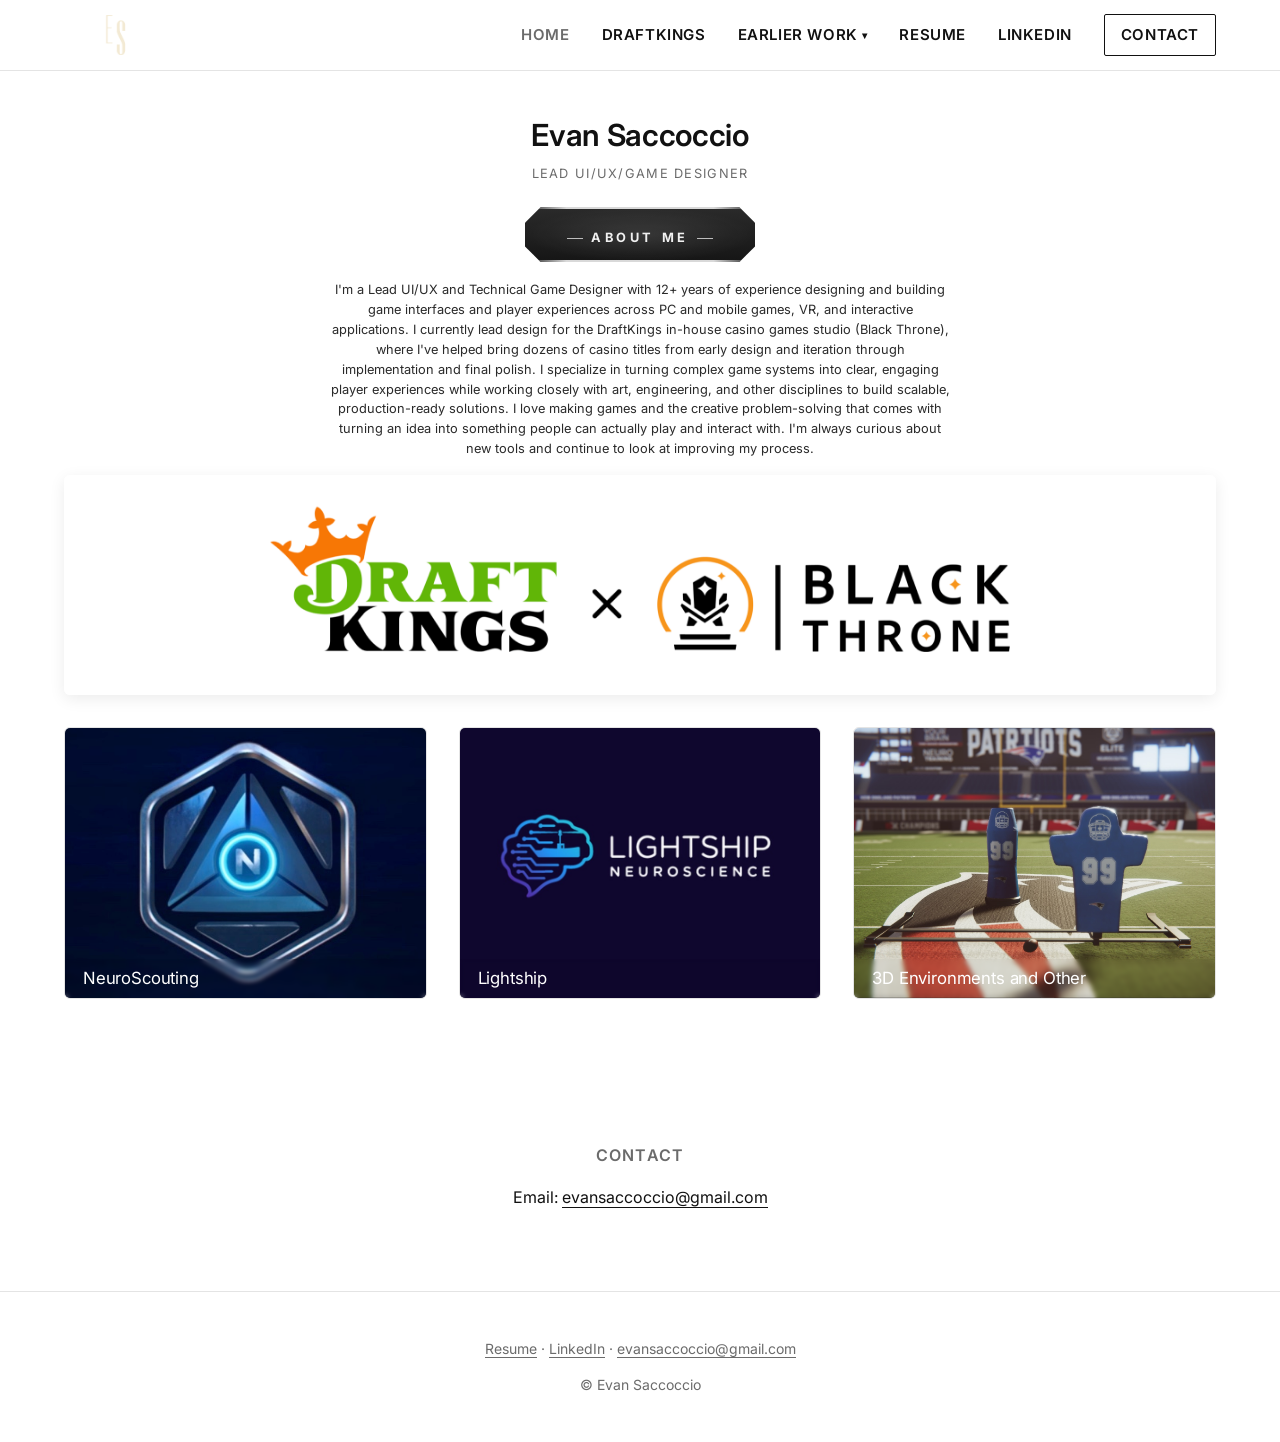
==== index.html @ 7c30d2fa "Publish portfolio site" ====
<!DOCTYPE html>
<html lang="en">
<head>
<meta charset="UTF-8">
<meta name="viewport" content="width=device-width, initial-scale=1">
<title>Home | Evan Saccoccio</title>
<link rel="icon" href="assets/aa555b_2ff560ff9e5948159b0c8b453b8ff84c.png">
<link rel="preconnect" href="https://fonts.googleapis.com">
<link rel="preconnect" href="https://fonts.gstatic.com" crossorigin>
<link rel="stylesheet" href="https://fonts.googleapis.com/css2?family=Inter:wght@300;400;500;600;700&display=swap">
<link rel="stylesheet" href="styles.css">
</head>
<body>
  <header class="site-header">
    <div class="header-inner">
      <a href="index.html" class="logo"><img src="assets/aa555b_2ff560ff9e5948159b0c8b453b8ff84c.png" alt="Evan Saccoccio logo"></a>
      <nav class="site-nav">
        <a href="index.html" class="active">Home</a>
        <a href="draftkings.html">DraftKings</a>
        <div class="nav-dropdown">
          <a href="index.html#projects-grid">Earlier Work <span class="caret">&#9662;</span></a>
          <div class="dropdown-menu">
            <a href="neuroscouting.html">NeuroScouting</a>
            <a href="lightship.html">Lightship</a>
            <a href="3d-environments.html">3D Environments and Other</a>
          </div>
        </div>
        <a href="assets/resume.pdf" target="_blank" rel="noopener">Resume</a>
        <a href="https://www.linkedin.com/in/evan-saccoccio-6a127851/" target="_blank" rel="noopener">LinkedIn</a>
        <a href="mailto:evansaccoccio@gmail.com" class="nav-contact">Contact</a>
      </nav>
      <button class="nav-toggle" aria-label="Toggle menu">&#9776;</button>
    </div>
  </header>
  <section class="page-header">
    <h1>Evan Saccoccio</h1>
    <h2>Lead UI/UX/Game Designer</h2>
  </section>
  <section class="home-metrics">
    <div class="home-metrics-header">
      <p class="home-metrics-label">About Me</p>
    </div>
    <div class="home-metrics-content">
      <p class="home-about-bio">I'm a Lead UI/UX and Technical Game Designer with 12+ years of experience designing and building game interfaces and player experiences across PC and mobile games, VR, and interactive applications. I currently lead design for the DraftKings in-house casino games studio (Black Throne), where I've helped bring dozens of casino titles from early design and iteration through implementation and final polish. I specialize in turning complex game systems into clear, engaging player experiences while working closely with art, engineering, and other disciplines to build scalable, production-ready solutions. I love making games and the creative problem-solving that comes with turning an idea into something people can actually play and interact with. I'm always curious about new tools and continue to look at improving my process.</p>
    </div>
  </section>
  <section class="projects-grid" id="projects-grid">
    <a class="project-card featured" href="draftkings.html">
      <div class="project-thumb"><img src="assets/draftkings-logo-cropped.png" alt="DraftKings" loading="lazy"></div>
    </a>
    <a class="project-card" href="neuroscouting.html">
      <div class="project-thumb thumb-zoom-neuro"><img src="assets/neuroscouting-badge.jpg" alt="NeuroScouting" loading="lazy"></div>
      <div class="project-card-body">
        
        <h3>NeuroScouting</h3>
      </div>
    </a>
    <a class="project-card" href="lightship.html">
      <div class="project-thumb thumb-zoom"><img src="assets/lightship-logo.jpg" alt="Lightship" loading="lazy"></div>
      <div class="project-card-body">
        
        <h3>Lightship</h3>
      </div>
    </a>
    <a class="project-card" href="3d-environments.html">
      <div class="project-thumb"><img src="assets/aa555b_32d48c6538b541a685b9fe188a9c4614.jpg" alt="3D Environments and Other" loading="lazy"></div>
      <div class="project-card-body">
        
        <h3>3D Environments and Other</h3>
      </div>
    </a>
  </section>
  <section class="contact-section" id="contact">
    <h3>Contact</h3>
    <p>Email: <a href="mailto:evansaccoccio@gmail.com">evansaccoccio@gmail.com</a></p>
  </section>
  <footer class="site-footer">
    <p>
      <a href="assets/resume.pdf" target="_blank" rel="noopener">Resume</a> &middot;
      <a href="https://www.linkedin.com/in/evan-saccoccio-6a127851/" target="_blank" rel="noopener">LinkedIn</a> &middot;
      <a href="mailto:evansaccoccio@gmail.com">evansaccoccio@gmail.com</a>
    </p>
    <p>&copy; Evan Saccoccio</p>
  </footer>
<script src="script.js"></script>
</body>
</html>
---- styles.css ----
:root {
  --black: #111111;
  --white: #ffffff;
  --gray: #6b6b6b;
  --light-gray: #f2f2f2;
  --border: #e4e4e4;
  --max-width: 1200px;
}

* { box-sizing: border-box; }

html { scroll-behavior: smooth; }

html, body {
  margin: 0;
  padding: 0;
  font-family: 'Inter', -apple-system, BlinkMacSystemFont, "Helvetica Neue", Helvetica, Arial, sans-serif;
  font-weight: 400;
  color: var(--black);
  background: var(--white);
  line-height: 1.6;
}

h1, h2, h3, h4 {
  font-family: 'Inter', -apple-system, BlinkMacSystemFont, "Helvetica Neue", Helvetica, Arial, sans-serif;
  font-weight: 600;
  letter-spacing: -0.01em;
  margin: 0 0 0.4em;
}

a { color: inherit; text-decoration: none; }
img { max-width: 100%; display: block; }

/* ---------- Header ---------- */
.site-header {
  position: sticky;
  top: 0;
  z-index: 100;
  background: rgba(255, 255, 255, 0.96);
  border-bottom: 1px solid var(--border);
  backdrop-filter: blur(6px);
}

.header-inner {
  max-width: var(--max-width);
  margin: 0 auto;
  padding: 14px 24px;
  display: flex;
  align-items: center;
  justify-content: space-between;
}

.logo img { height: 40px; width: auto; }

.site-nav {
  display: flex;
  align-items: center;
  gap: 32px;
}

.site-nav > a {
  font-size: 15px;
  font-weight: 600;
  text-transform: uppercase;
  letter-spacing: 0.04em;
  padding: 8px 0;
}

.site-nav > a.active,
.site-nav > a:hover,
.nav-dropdown > a:hover,
.nav-dropdown > a.active {
  color: var(--gray);
}

.nav-dropdown {
  position: relative;
}

.nav-dropdown > a {
  font-size: 15px;
  font-weight: 600;
  text-transform: uppercase;
  letter-spacing: 0.04em;
  padding: 8px 0;
  display: inline-flex;
  align-items: center;
  gap: 4px;
}

.caret { font-size: 10px; }

.dropdown-menu {
  position: absolute;
  top: 100%;
  left: 0;
  background: var(--white);
  border: 1px solid var(--border);
  box-shadow: 0 8px 24px rgba(0,0,0,0.08);
  min-width: 240px;
  padding: 8px 0;
  display: none;
  flex-direction: column;
}

.nav-dropdown:hover .dropdown-menu,
.nav-dropdown.open .dropdown-menu {
  display: flex;
}

.dropdown-menu a {
  padding: 10px 20px;
  font-size: 14px;
  white-space: nowrap;
}

.dropdown-menu a:hover { background: var(--light-gray); }

.nav-contact {
  font-size: 15px;
  font-weight: 600;
  text-transform: uppercase;
  letter-spacing: 0.04em;
  border: 1px solid var(--black);
  padding: 8px 16px !important;
  border-radius: 2px;
}

.nav-contact:hover {
  background: var(--black);
  color: var(--white);
}

.nav-toggle {
  display: none;
  background: none;
  border: none;
  font-size: 24px;
  cursor: pointer;
}

/* ---------- Page header (home) ---------- */
.page-header {
  max-width: var(--max-width);
  margin: 0 auto;
  padding: 40px 24px 6px;
  text-align: center;
}

.page-header h1 {
  font-size: clamp(1.4rem, 3vw, 1.9rem);
  margin-bottom: 0.15em;
}

.page-header h2 {
  font-size: 0.8rem;
  font-weight: 400;
  text-transform: uppercase;
  letter-spacing: 0.1em;
  color: var(--gray);
  margin-bottom: 0;
}

.btn-dark {
  display: inline-block;
  border: 1px solid var(--black);
  color: var(--black);
  padding: 12px 28px;
  font-size: 14px;
  font-weight: 600;
  text-transform: uppercase;
  letter-spacing: 0.08em;
  transition: background 0.2s, color 0.2s;
  cursor: pointer;
}

.btn-dark:hover {
  background: var(--black);
  color: var(--white);
}

/* ---------- Hero (home) ---------- */
.hero {
  height: 90vh;
  min-height: 480px;
  background-size: cover;
  background-position: center;
  display: flex;
  align-items: center;
  justify-content: center;
  position: relative;
}

.hero::before {
  content: "";
  position: absolute;
  inset: 0;
  background: linear-gradient(180deg, rgba(0,0,0,0.35), rgba(0,0,0,0.55));
}

.hero-overlay {
  position: relative;
  z-index: 1;
  text-align: center;
  color: var(--white);
  padding: 24px;
}

.hero-overlay h1 {
  font-size: clamp(2.2rem, 6vw, 4rem);
  margin-bottom: 0.1em;
}

.hero-overlay h2 {
  font-size: clamp(1rem, 2.5vw, 1.4rem);
  font-weight: 400;
  text-transform: uppercase;
  letter-spacing: 0.12em;
  margin-bottom: 1.6em;
}

.btn {
  display: inline-block;
  border: 1px solid var(--white);
  padding: 12px 28px;
  font-size: 14px;
  font-weight: 600;
  text-transform: uppercase;
  letter-spacing: 0.08em;
  transition: background 0.2s, color 0.2s;
}

.btn:hover { background: var(--white); color: var(--black); }

.home-metrics {
  width: calc(100% - 48px);
  max-width: 680px;
  margin: 16px auto 0;
  text-align: center;
}

.home-metrics-header { position: relative; width: 230px; margin: 0 auto; padding: 14px 28px; text-align: center; background: radial-gradient(ellipse at 50% 50%, rgba(255,255,255,0.10), rgba(255,255,255,0) 70%), linear-gradient(180deg, rgba(34,34,34,0.96), rgba(12,12,12,0.96)); clip-path: polygon(16px 0, calc(100% - 16px) 0, 100% 16px, 100% calc(100% - 16px), calc(100% - 16px) 100%, 16px 100%, 0 calc(100% - 16px), 0 16px); }

.home-metrics-header::before,
.home-metrics-header::after {
  content: '';
  position: absolute;
  left: 0;
  right: 0;
  height: 2px;
  background: linear-gradient(90deg, transparent, #d9d9d9 18%, #d9d9d9 82%, transparent);
}

.home-metrics-header::before { top: 0; }
.home-metrics-header::after { bottom: 0; opacity: 1; }

.home-metrics-label {
  display: inline-flex;
  align-items: center;
  gap: 8px; white-space: nowrap;
  text-transform: uppercase;
  letter-spacing: 0.28em;
  font-size: 0.8rem;
  font-weight: 700;
  color: #f0f0f0;
  margin: 0;
}

.home-metrics-label::before,
.home-metrics-label::after {
  content: '';
  width: 16px;
  height: 1px;
  background: #bdbdbd;
}

.home-metrics-content {
  padding: 18px 28px 0;
}

.home-about-bio {
  max-width: 620px;
  margin: 0 auto;
  font-size: 0.8rem;
  line-height: 1.55;
  color: #2a2a2a;
  text-align: center;
}

.home-highlights-label {
  border-top: 1px solid var(--border);
  padding-top: 0.7em;
  margin-top: 0.2em;
}

.home-metrics-link {
  display: inline-block;
  margin-top: 0.4em;
  font-weight: 600;
  border-bottom: 1px solid var(--black);
}

.contact-section {
  max-width: var(--max-width);
  margin: 0 auto;
  padding: 64px 24px;
  text-align: center;
}

.contact-section h3 {
  text-transform: uppercase;
  letter-spacing: 0.08em;
  font-size: 1rem;
  color: var(--gray);
}

.contact-section p a {
  border-bottom: 1px solid var(--black);
}

/* ---------- Projects grid ---------- */
.projects-grid {
  max-width: var(--max-width);
  margin: 0 auto;
  padding: 16px 24px 80px;
  display: grid;
  grid-template-columns: repeat(auto-fit, minmax(280px, 1fr));
  gap: 32px;
}

.project-card {
  display: block;
  position: relative;
  border: 1px solid var(--border);
  border-radius: 6px;
  overflow: hidden;
  transition: transform 0.2s, box-shadow 0.2s;
}

.project-card.featured {
  grid-column: 1 / -1;
  border: none;
  box-shadow: 0 4px 16px rgba(0,0,0,0.08);
}

.project-card.featured .project-thumb {
  aspect-ratio: auto;
  height: 220px;
  background: #fff;
}

.project-card.featured .project-thumb img {
  object-position: center 15%;
  transform: translateY(-10px) scale(0.7);
}

.project-card-body {
  background: var(--light-gray);
}

.project-card:not(.featured) .project-card-body {
  position: absolute;
  left: 0;
  right: 0;
  bottom: 0;
  z-index: 1;
  background: rgba(0,0,0,0.03);
  backdrop-filter: blur(2px);
  -webkit-backdrop-filter: blur(2px);
}

.project-card:not(.featured) .project-card-body h3 {
  padding: 6px 18px;
  color: var(--white);
}

.project-card-eyebrow {
  padding: 16px 18px 0;
  margin: 0;
  text-transform: uppercase;
  letter-spacing: 0.06em;
  font-size: 0.7rem;
  font-weight: 700;
  color: var(--gray);
}

.project-card:hover {
  transform: translateY(-4px);
  box-shadow: 0 12px 28px rgba(0,0,0,0.1);
}

.project-thumb {
  aspect-ratio: 4 / 3;
  overflow: hidden;
  background: var(--light-gray);
}

.project-thumb img {
  width: 100%;
  height: 100%;
  object-fit: cover;
  transition: transform 0.4s ease, filter 0.4s ease;
}

.thumb-zoom img {
  transform: scale(1.3);
}

.thumb-zoom-neuro img {
  transform: scale(1.95);
}

.project-card:hover .project-thumb img {
  transform: scale(1.08);
  filter: blur(3px);
}

.project-card:hover .thumb-zoom img {
  transform: scale(1.38);
  filter: blur(3px);
}

.project-card:hover .thumb-zoom-neuro img {
  transform: scale(2.05);
  filter: blur(3px);
}

.project-card.featured:hover .project-thumb img {
  transform: translateY(-10px) scale(0.75);
  filter: blur(3px);
}

.project-card h3 {
  padding: 16px 18px;
  margin: 0;
  font-size: 1.05rem;
  font-weight: 400;
}

/* ---------- Project detail page ---------- */
.project-page {
  max-width: var(--max-width);
  margin: 0 auto;
  padding: 48px 24px 96px;
}

.project-header {
  max-width: 900px;
  margin: 0 auto 32px;
  text-align: center;
}

.back-link {
  display: inline-block;
  margin-bottom: 16px;
  font-size: 14px;
  font-weight: 600;
  color: var(--gray);
}

.back-link:hover { color: var(--black); }

.project-header h1 {
  font-size: clamp(1.8rem, 4vw, 2.6rem);
}

.project-content { max-width: 900px; margin: 0 auto; }

.project-content p {
  font-size: 1.05rem;
  margin: 0 0 1.2em;
}

.section-caption {
  margin-top: 1.6em;
  font-size: 1.1rem;
  text-transform: uppercase;
  letter-spacing: 0.04em;
  color: var(--gray);
  text-align: center;
}

.shot-grid {
  max-width: none;
  display: grid;
  grid-template-columns: repeat(auto-fit, minmax(260px, 1fr));
  gap: 24px;
  margin: 0.6em 0 1.8em;
  justify-items: center;
}

.shot-grid img {
  width: 100%;
  aspect-ratio: 4 / 3;
  object-fit: contain;
  background: var(--light-gray);
  border: 1px solid var(--border);
  display: block;
}

.shot-grid video {
  width: 100%;
  aspect-ratio: 4 / 3;
  object-fit: contain;
  background: #111111;
  border: 1px solid var(--border);
  display: block;
}

.shot-grid a { display: block; }

/* ---------- Case study blocks (DraftKings deep dives) ---------- */
.metrics-row {
  display: flex;
  flex-wrap: wrap;
  justify-content: center;
  gap: 16px;
  margin: 1.6em 0 2.2em;
}

.metric-badge {
  border: 1px solid var(--border);
  padding: 14px 20px;
  min-width: 170px;
}

.metric-badge .num {
  font-size: 1.5rem;
  font-weight: 800;
  display: block;
  line-height: 1.2;
}

.metric-badge .label {
  font-size: 0.78rem;
  color: var(--gray);
  text-transform: uppercase;
  letter-spacing: 0.05em;
}

.home-highlights-row {
  gap: 8px;
  margin: 0.3em 0 0.6em;
}

.home-highlights-row .metric-badge {
  background: var(--white);
  border: none;
  outline: 1px solid var(--black);
  outline-offset: 0;
  padding: 8px 12px;
  min-width: 0;
  flex: 1 1 200px;
  max-width: 280px;
  text-align: center;
}

.home-highlights-row .metric-badge .num {
  color: var(--black);
  font-size: 1rem;
  line-height: 1.1;
}

.home-highlights-row .metric-badge .label {
  color: rgba(17, 17, 17, 0.72);
  font-size: 0.6rem;
  line-height: 1.25;
}

.case-study {
  max-width: 900px;
  margin: 3.6em auto 0;
  padding-top: 2.4em;
  border-top: 1px solid var(--border);
}

.case-study:first-of-type {
  margin-top: 2.4em;
}

.case-eyebrow {
  text-transform: uppercase;
  letter-spacing: 0.08em;
  font-size: 0.78rem;
  color: var(--gray);
  margin-bottom: 0.4em;
  text-align: center;
}

.case-study h2 {
  font-size: clamp(1.5rem, 3vw, 2rem);
  margin-bottom: 0.6em;
  text-align: center;
}

.case-text p {
  font-size: 1.05rem;
  margin: 0 0 1.2em;
}

.case-media {
  margin: 1.2em 0 2em;
}

.case-media.grid {
  display: grid;
  grid-template-columns: repeat(auto-fit, minmax(260px, 1fr));
  gap: 24px;
  justify-items: center;
}

.case-media:not(.grid) img,
.case-media:not(.grid) video {
  width: 100%;
  max-height: 700px;
  object-fit: contain;
  background: var(--light-gray);
  border: 1px solid var(--border);
  display: block;
  margin: 0 auto;
}

.case-media.grid img {
  width: 100%;
  aspect-ratio: 4 / 3;
  object-fit: contain;
  background: var(--light-gray);
  border: 1px solid var(--border);
  display: block;
}

.case-media.grid video {
  width: 100%;
  aspect-ratio: 4 / 3;
  object-fit: contain;
  background: #111111;
  border: 1px solid var(--border);
  display: block;
}

.case-media a {
  display: block;
  width: 100%;
}

.case-caption {
  font-size: 0.85rem;
  color: var(--gray);
  margin-top: 8px;
  text-align: center;
}

.patent-callout {
  background: var(--light-gray);
  border-left: 3px solid var(--black);
  padding: 14px 20px;
  margin: 1.4em auto;
  font-size: 0.98rem;
}

.case-nav {
  display: flex;
  flex-wrap: wrap;
  justify-content: center;
  gap: 10px;
  margin: 0 0 2.4em;
  padding-bottom: 1.6em;
  border-bottom: 1px solid var(--border);
}

.section-label {
  font-size: 0.78rem;
  font-weight: 700;
  text-transform: uppercase;
  letter-spacing: 0.06em;
  color: var(--gray);
  margin: 0 0 1.2em;
}

.ux-pillars {
  margin: 1.6em 0 2.6em;
}

.ux-pillars-grid {
  display: grid;
  grid-template-columns: repeat(auto-fit, minmax(210px, 1fr));
  gap: 18px;
}

.pillar {
  border: 1px solid var(--border);
  background: var(--light-gray);
  padding: 16px 18px;
}

.pillar-num {
  display: block;
  font-size: 0.72rem;
  font-weight: 700;
  letter-spacing: 0.06em;
  color: var(--gray);
}

.pillar h4 {
  margin: 6px 0 6px;
  font-size: 0.95rem;
}

.pillar p {
  margin: 0;
  font-size: 0.84rem;
  line-height: 1.5;
  color: var(--gray);
}

.highlight-section {
  margin: 2.6em 0 1em;
}

.highlight-banner {
  position: relative;
  display: block;
  height: 150px;
  overflow: hidden;
  border: 1px solid var(--border);
  margin-bottom: 14px;
}

.highlight-banner img {
  width: 100%;
  height: 100%;
  object-fit: cover;
  display: block;
  transition: transform 0.35s;
}

.highlight-banner:hover img {
  transform: scale(1.04);
}

.highlight-banner::after {
  content: '';
  position: absolute;
  inset: 0;
  background: linear-gradient(to top, rgba(0,0,0,0.75), rgba(0,0,0,0) 65%);
}

.highlight-banner-label {
  position: absolute;
  left: 20px;
  bottom: 14px;
  z-index: 1;
  color: #fff;
  font-weight: 600;
  font-size: 1rem;
}

.highlight-banner-cta {
  position: absolute;
  right: 20px;
  bottom: 16px;
  z-index: 1;
  color: #fff;
  font-size: 0.75rem;
  text-transform: uppercase;
  letter-spacing: 0.05em;
}

.case-nav a {
  font-size: 0.8rem;
  font-weight: 600;
  text-transform: uppercase;
  letter-spacing: 0.03em;
  padding: 6px 14px;
  border: 1px solid var(--border);
  border-radius: 999px;
  color: var(--gray);
}

.case-nav a:hover {
  border-color: var(--black);
  color: var(--black);
}

/* ---------- Lightbox ---------- */
.lightbox-overlay {
  position: fixed;
  inset: 0;
  background: rgba(0, 0, 0, 0.92);
  display: none;
  align-items: center;
  justify-content: center;
  z-index: 1000;
  padding: 32px;
  cursor: zoom-out;
}

.lightbox-overlay.open { display: flex; }

.lightbox-overlay img {
  max-width: 100%;
  max-height: 100%;
  object-fit: contain;
  border: none;
}

/* ---------- Footer ---------- */
.site-footer {
  border-top: 1px solid var(--border);
  padding: 32px 24px;
  text-align: center;
  font-size: 14px;
  color: var(--gray);
}

.site-footer a { border-bottom: 1px solid var(--gray); }

/* ---------- Responsive ---------- */
@media (max-width: 780px) {
  .nav-toggle { display: block; }

  .site-nav {
    position: absolute;
    top: 100%;
    left: 0;
    right: 0;
    background: var(--white);
    border-bottom: 1px solid var(--border);
    flex-direction: column;
    align-items: flex-start;
    gap: 0;
    padding: 8px 24px 20px;
    display: none;
  }

  .site-nav.open { display: flex; }

  .site-nav > a, .nav-dropdown, .nav-contact {
    width: 100%;
    padding: 12px 0 !important;
  }

  .nav-dropdown > a { justify-content: space-between; width: 100%; }

  .dropdown-menu {
    position: static;
    border: none;
    box-shadow: none;
    padding-left: 12px;
    display: none;
  }

  .nav-dropdown.open .dropdown-menu { display: flex; }

  .nav-contact {
    display: inline-block;
    text-align: center;
    margin-top: 8px;
  }
}

.responsible-for { max-width: 640px; margin: 0 auto 2em; }
.responsible-for h4 { font-size: 0.78rem; text-transform: uppercase; letter-spacing: 0.08em; color: var(--gray); text-align: center; margin: 0 0 0.7em; }
.responsible-for ul { margin: 0; padding-left: 1.2em; text-align: left; }
.responsible-for li { font-size: 0.98rem; margin-bottom: 0.45em; }
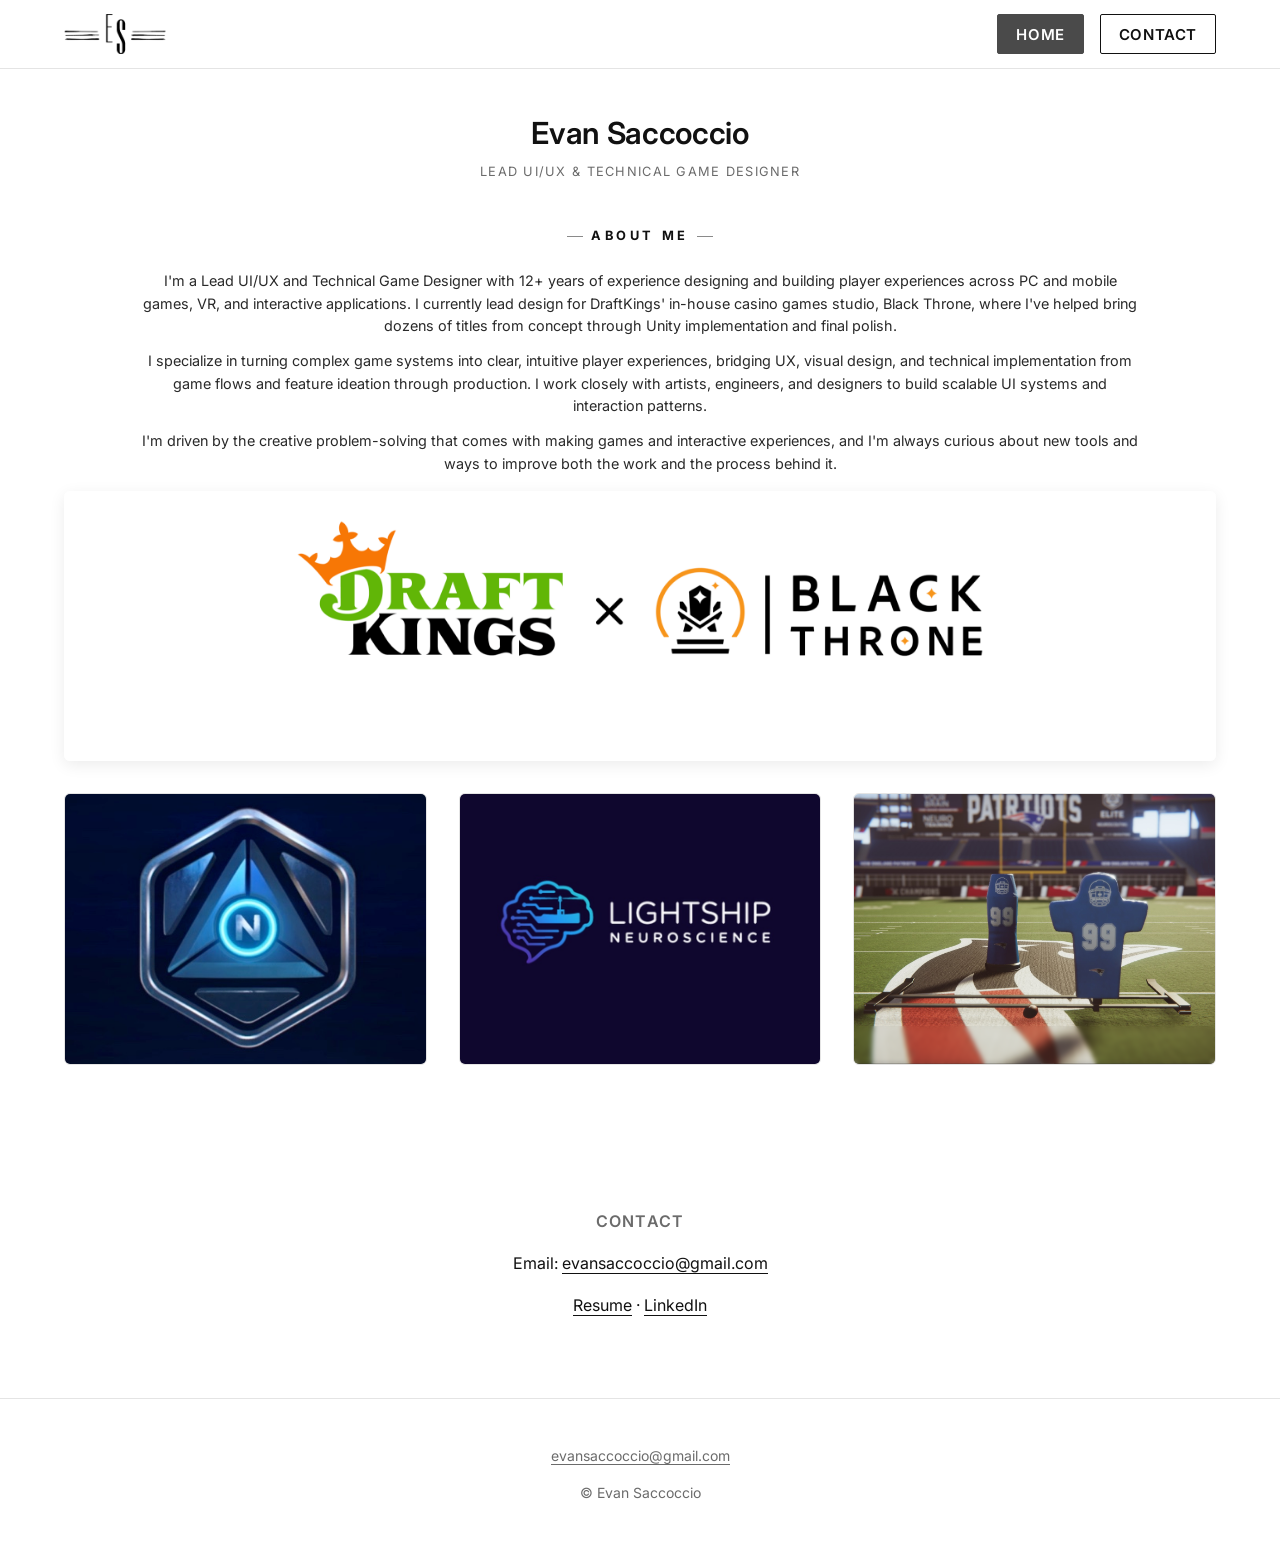
==== commit 9d3fcd58: "Revise portfolio copy, project layouts, and header navigation" ====
--- a/index.html
+++ b/index.html
@@ -16,32 +16,22 @@
       <a href="index.html" class="logo"><img src="assets/aa555b_2ff560ff9e5948159b0c8b453b8ff84c.png" alt="Evan Saccoccio logo"></a>
       <nav class="site-nav">
         <a href="index.html" class="active">Home</a>
-        <a href="draftkings.html">DraftKings</a>
-        <div class="nav-dropdown">
-          <a href="index.html#projects-grid">Earlier Work <span class="caret">&#9662;</span></a>
-          <div class="dropdown-menu">
-            <a href="neuroscouting.html">NeuroScouting</a>
-            <a href="lightship.html">Lightship</a>
-            <a href="3d-environments.html">3D Environments and Other</a>
-          </div>
-        </div>
-        <a href="assets/resume.pdf" target="_blank" rel="noopener">Resume</a>
-        <a href="https://www.linkedin.com/in/evan-saccoccio-6a127851/" target="_blank" rel="noopener">LinkedIn</a>
-        <a href="mailto:evansaccoccio@gmail.com" class="nav-contact">Contact</a>
+        <a href="index.html#contact" class="nav-contact">Contact</a>
       </nav>
-      <button class="nav-toggle" aria-label="Toggle menu">&#9776;</button>
     </div>
   </header>
   <section class="page-header">
     <h1>Evan Saccoccio</h1>
-    <h2>Lead UI/UX/Game Designer</h2>
+    <h2>Lead UI/UX &amp; Technical Game Designer</h2>
   </section>
   <section class="home-metrics">
     <div class="home-metrics-header">
       <p class="home-metrics-label">About Me</p>
     </div>
     <div class="home-metrics-content">
-      <p class="home-about-bio">I'm a Lead UI/UX and Technical Game Designer with 12+ years of experience designing and building game interfaces and player experiences across PC and mobile games, VR, and interactive applications. I currently lead design for the DraftKings in-house casino games studio (Black Throne), where I've helped bring dozens of casino titles from early design and iteration through implementation and final polish. I specialize in turning complex game systems into clear, engaging player experiences while working closely with art, engineering, and other disciplines to build scalable, production-ready solutions. I love making games and the creative problem-solving that comes with turning an idea into something people can actually play and interact with. I'm always curious about new tools and continue to look at improving my process.</p>
+      <p class="home-about-bio">I'm a Lead UI/UX and Technical Game Designer with 12+ years of experience designing and building player experiences across PC and mobile games, VR, and interactive applications. I currently lead design for DraftKings' in-house casino games studio, Black Throne, where I've helped bring dozens of titles from concept through Unity implementation and final polish.</p>
+      <p class="home-about-bio">I specialize in turning complex game systems into clear, intuitive player experiences, bridging UX, visual design, and technical implementation from game flows and feature ideation through production. I work closely with artists, engineers, and designers to build scalable UI systems and interaction patterns.</p>
+      <p class="home-about-bio">I'm driven by the creative problem-solving that comes with making games and interactive experiences, and I'm always curious about new tools and ways to improve both the work and the process behind it.</p>
     </div>
   </section>
   <section class="projects-grid" id="projects-grid">
@@ -50,17 +40,9 @@
     </a>
     <a class="project-card" href="neuroscouting.html">
       <div class="project-thumb thumb-zoom-neuro"><img src="assets/neuroscouting-badge.jpg" alt="NeuroScouting" loading="lazy"></div>
-      <div class="project-card-body">
-        
-        <h3>NeuroScouting</h3>
-      </div>
     </a>
     <a class="project-card" href="lightship.html">
       <div class="project-thumb thumb-zoom"><img src="assets/lightship-logo.jpg" alt="Lightship" loading="lazy"></div>
-      <div class="project-card-body">
-        
-        <h3>Lightship</h3>
-      </div>
     </a>
     <a class="project-card" href="3d-environments.html">
       <div class="project-thumb"><img src="assets/aa555b_32d48c6538b541a685b9fe188a9c4614.jpg" alt="3D Environments and Other" loading="lazy"></div>
@@ -73,11 +55,10 @@
   <section class="contact-section" id="contact">
     <h3>Contact</h3>
     <p>Email: <a href="mailto:evansaccoccio@gmail.com">evansaccoccio@gmail.com</a></p>
+    <p><a href="assets/resume.pdf" target="_blank" rel="noopener">Resume</a> &middot; <a href="https://www.linkedin.com/in/evan-saccoccio-6a127851/" target="_blank" rel="noopener">LinkedIn</a></p>
   </section>
   <footer class="site-footer">
     <p>
-      <a href="assets/resume.pdf" target="_blank" rel="noopener">Resume</a> &middot;
-      <a href="https://www.linkedin.com/in/evan-saccoccio-6a127851/" target="_blank" rel="noopener">LinkedIn</a> &middot;
       <a href="mailto:evansaccoccio@gmail.com">evansaccoccio@gmail.com</a>
     </p>
     <p>&copy; Evan Saccoccio</p>
--- a/styles.css
+++ b/styles.css
@@ -863,3 +863,92 @@
 .responsible-for h4 { font-size: 0.78rem; text-transform: uppercase; letter-spacing: 0.08em; color: var(--gray); text-align: center; margin: 0 0 0.7em; }
 .responsible-for ul { margin: 0; padding-left: 1.2em; text-align: left; }
 .responsible-for li { font-size: 0.98rem; margin-bottom: 0.45em; }
+
+/* About Me: no bar background, wider body text */
+.home-metrics { max-width: 1100px; background: none; }
+.home-metrics-header { background: none; clip-path: none; width: auto; margin: 0; padding: 14px 0 6px; }
+.home-metrics-header::before, .home-metrics-header::after { display: none; }
+.home-metrics-label { color: #111111; }
+.home-metrics-label::before, .home-metrics-label::after { background: #8a8a8a; }
+.home-about-bio { max-width: 1000px; font-size: 0.9rem; color: #2a2a2a; }
+
+.home-about-bio + .home-about-bio { margin-top: 0.9em; }
+
+.logo img { filter: brightness(0); }
+
+/* Featured DraftKings card: size the logo by layout, not transform */
+.project-card.featured .project-thumb { display: flex; align-items: center; justify-content: center; }
+.project-card.featured .project-thumb img { width: auto; height: auto; max-width: 70%; max-height: 86%; object-fit: contain; transform: none; position: relative; top: -10px; }
+.project-card.featured:hover .project-thumb img { transform: scale(1.04); filter: blur(3px); }
+
+.project-card.featured .project-thumb { height: 270px; }
+
+.design-challenge { max-width: 640px; margin: 0 auto 1.6em; padding: 14px 20px; background: var(--light-gray); border-left: 3px solid var(--black); text-align: left; }
+.design-challenge h4 { font-size: 0.72rem; text-transform: uppercase; letter-spacing: 0.08em; color: var(--gray); margin: 0 0 0.4em; }
+.design-challenge p { margin: 0; font-size: 0.98rem; line-height: 1.55; }
+
+.tech-highlight { max-width: 640px; margin: 0 auto 1.6em; padding: 16px 20px; border: 1px solid var(--border); text-align: left; }
+.tech-highlight h4 { font-size: 0.72rem; text-transform: uppercase; letter-spacing: 0.08em; color: var(--gray); margin: 0 0 0.4em; }
+.tech-highlight p { font-size: 0.98rem; line-height: 1.55; margin: 0 0 0.6em; }
+.tech-title { font-weight: 600; font-size: 1.1rem !important; }
+.flow { display: flex; flex-direction: column; align-items: center; gap: 6px; margin: 12px 0 14px; }
+.flow-step { border: 1px solid var(--border); background: var(--white); padding: 6px 14px; font-size: 0.9rem; }
+.flow-arrow { color: var(--gray); line-height: 1; }
+.flow-split { display: flex; gap: 24px; margin-top: 6px; }
+.flow-branch { display: flex; flex-direction: column; align-items: center; gap: 4px; }
+.flow-branch p { margin: 0; font-size: 0.82rem; color: var(--gray); text-align: center; }
+
+.case-media img, .shot-grid img { background: transparent; }
+.case-media.grid img, .case-media:not(.grid) img, .shot-grid img { background: transparent !important; }
+.case-media img, .case-media video, .shot-grid img, .shot-grid video { border: none !important; }
+#dig .case-media.grid { grid-template-columns: repeat(3, minmax(0, 1fr)); }
+#dig .case-media.grid { margin-left: 0; margin-right: 0; }
+#dig .case-media.grid { gap: 8px; }
+#dig .case-media.grid img { aspect-ratio: auto; height: auto; }
+.design-challenge { background: #eaf1f8; border-left-color: #3b6a96; }
+.design-challenge h4 { color: #3b6a96; }
+.design-challenge { background: #e4e4e4; border-left-color: #6b6b6b; }
+.design-challenge h4 { color: #6b6b6b; }
+.design-challenge.design-response { background: #d4d4d4; border-left-color: #4a4a4a; }
+.design-challenge.design-response h4 { color: #4a4a4a; }
+#sauce-boss-bbq .case-media.grid { grid-template-columns: repeat(2, minmax(0, 1fr)); gap: 8px; margin-left: 0; margin-right: 0; }
+#sauce-boss-bbq .case-media.grid img { aspect-ratio: auto; height: auto; }
+#sauce-boss-bbq .case-media.grid img { width: 50%; justify-self: center; }
+#sauce-boss-bbq .case-media.grid img { width: 62.5%; }
+img[src="assets/core-components-template-landscape.jpg"] { width: 75%; margin: 0 auto; }
+.case-media img[src="assets/core-components-template-landscape.jpg"] { width: 75% !important; margin: 0 auto; }
+.case-media img[src="assets/core-components-template-landscape.jpg"] { width: 50% !important; }
+#core-components .case-media.grid { gap: 8px; }
+#core-components .case-media.grid { gap: 2px; }
+#core-components .case-media.grid img { aspect-ratio: auto; height: auto; }
+#core-components .case-media.grid { gap: 12px; }
+#core-components .case-media.grid img { width: 40%; justify-self: center; }
+#core-components .case-media.grid { gap: 6px; }
+#core-components .case-media.grid { gap: 3px; }
+#core-components .case-media.grid { width: 50%; margin: 0 auto; grid-template-columns: repeat(2, minmax(0, 1fr)); gap: 3px; justify-items: stretch; }
+#core-components .case-media.grid img { width: 100%; justify-self: stretch; }
+#core-components .case-media.grid { gap: 15px; }
+.case-media img[src="assets/core-components-chip-selector.jpg"] { width: 50% !important; margin: 0 auto; }
+
+.ns-section { max-width: 900px; margin: 2.4em auto; }
+.ns-section .section-label { text-align: center; }
+.flow-row { display: flex; flex-wrap: wrap; justify-content: center; align-items: center; gap: 8px; margin: 1em 0 1.4em; }
+.flow-row .flow-arrow { color: var(--gray); }
+.toolkit-grid { display: grid; grid-template-columns: repeat(auto-fit, minmax(200px, 1fr)); gap: 24px; text-align: left; }
+.toolkit-grid h4 { font-size: 0.85rem; text-transform: uppercase; letter-spacing: 0.06em; color: var(--gray); margin: 0 0 0.5em; }
+.toolkit-grid ul { margin: 0; padding-left: 1.1em; }
+.toolkit-grid li { margin-bottom: 0.3em; }
+
+.site-nav > a.active, .site-nav > a:first-child { border: 1px solid var(--black); padding: 8px 16px; border-radius: 2px; }
+.site-nav > a:first-child:hover, .site-nav > a.active:hover { background: var(--black); color: var(--white); }
+
+@media (max-width: 780px) {
+  .nav-toggle { display: none !important; }
+  .site-nav { display: flex !important; position: static !important; flex-direction: row !important; align-items: center !important; gap: 12px !important; padding: 0 !important; border: none !important; background: none !important; }
+  .site-nav > a, .nav-contact { width: auto !important; padding: 8px 14px !important; font-size: 13px !important; }
+}
+
+.site-nav { display: flex; align-items: center; gap: 16px; }
+.site-nav > a.active { background: #4a4a4a; border-color: #4a4a4a; color: var(--white); }
+.site-nav > a.active:hover { background: #4a4a4a; color: var(--white); }
+.site-nav > a:first-child, .site-nav > a.nav-contact { display: inline-flex !important; align-items: center; justify-content: center; height: 40px; box-sizing: border-box; padding: 0 18px !important; line-height: 1; margin: 0; }
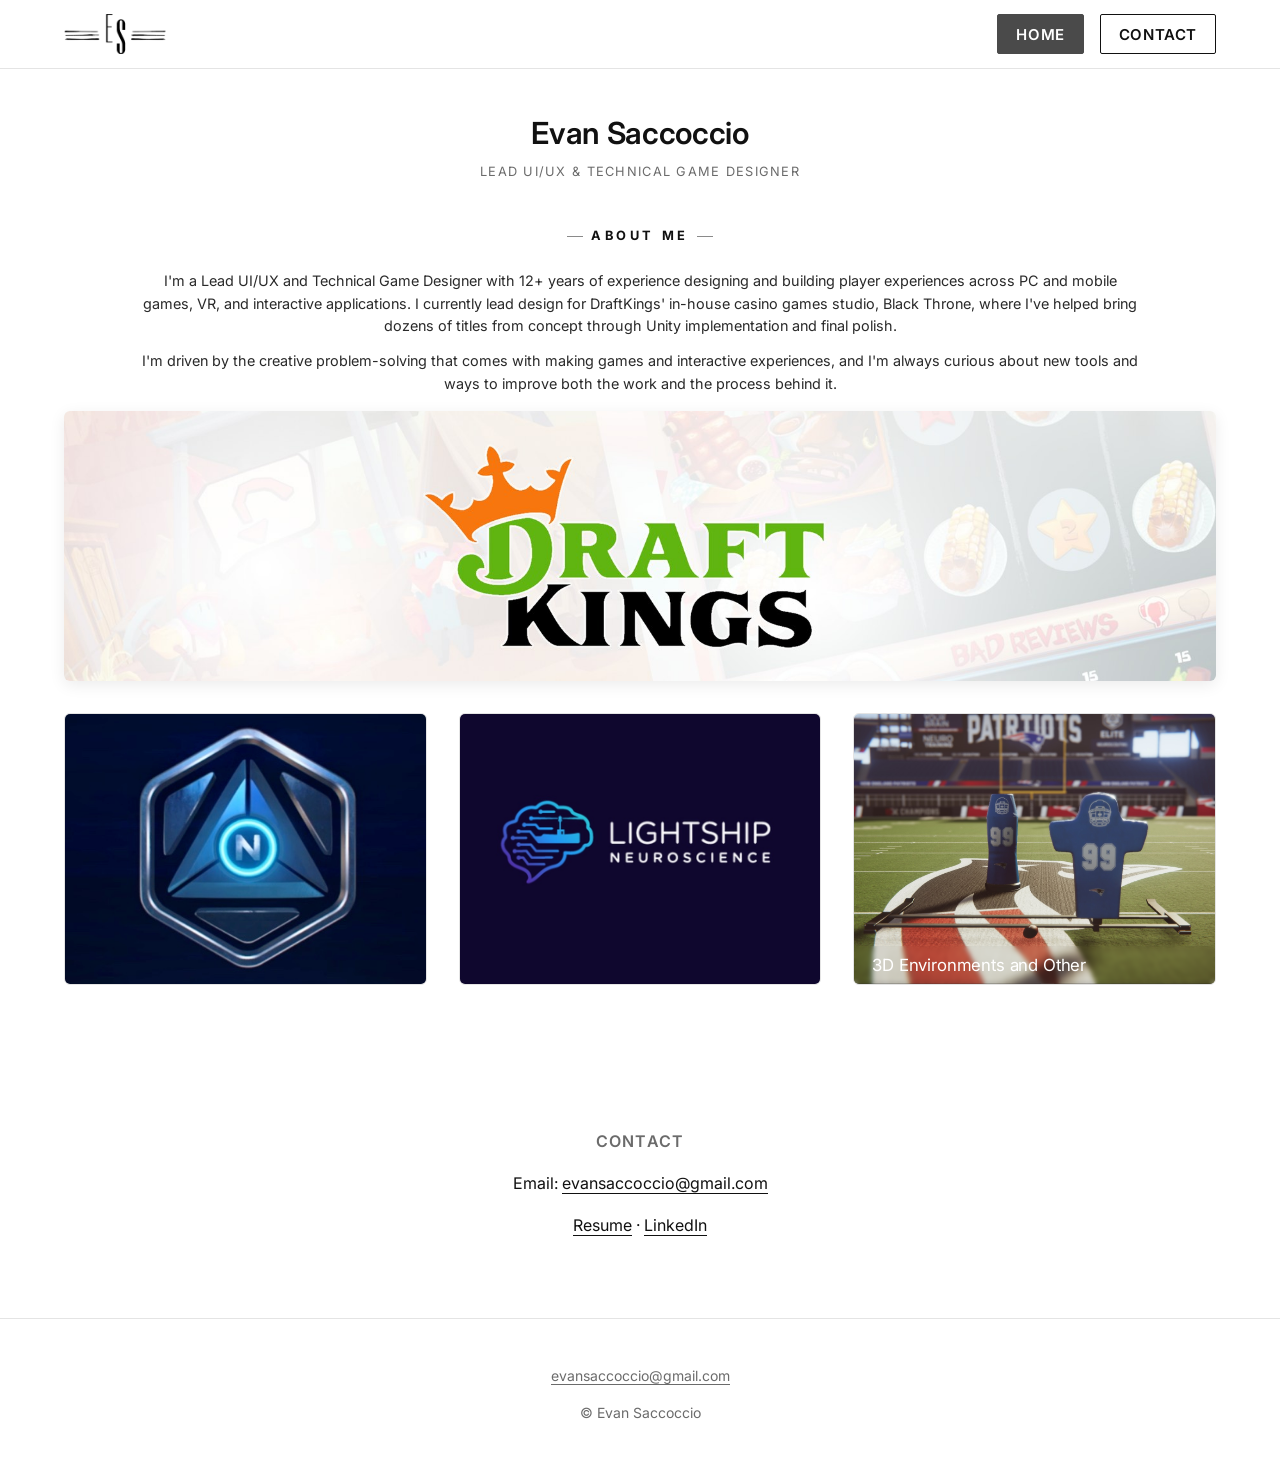
==== commit 82c68a2c: "Add games grid image, update pillar titles/copy, and DraftKings asset tweaks" ====
--- a/index.html
+++ b/index.html
@@ -30,13 +30,12 @@
     </div>
     <div class="home-metrics-content">
       <p class="home-about-bio">I'm a Lead UI/UX and Technical Game Designer with 12+ years of experience designing and building player experiences across PC and mobile games, VR, and interactive applications. I currently lead design for DraftKings' in-house casino games studio, Black Throne, where I've helped bring dozens of titles from concept through Unity implementation and final polish.</p>
-      <p class="home-about-bio">I specialize in turning complex game systems into clear, intuitive player experiences, bridging UX, visual design, and technical implementation from game flows and feature ideation through production. I work closely with artists, engineers, and designers to build scalable UI systems and interaction patterns.</p>
       <p class="home-about-bio">I'm driven by the creative problem-solving that comes with making games and interactive experiences, and I'm always curious about new tools and ways to improve both the work and the process behind it.</p>
     </div>
   </section>
   <section class="projects-grid" id="projects-grid">
     <a class="project-card featured" href="draftkings.html">
-      <div class="project-thumb"><img src="assets/draftkings-logo-cropped.png" alt="DraftKings" loading="lazy"></div>
+      <div class="project-thumb"><img src="assets/draftkings-hero.jpg" alt="DraftKings" loading="lazy"></div>
     </a>
     <a class="project-card" href="neuroscouting.html">
       <div class="project-thumb thumb-zoom-neuro"><img src="assets/neuroscouting-badge.jpg" alt="NeuroScouting" loading="lazy"></div>
--- a/styles.css
+++ b/styles.css
@@ -952,3 +952,11 @@
 .site-nav > a.active { background: #4a4a4a; border-color: #4a4a4a; color: var(--white); }
 .site-nav > a.active:hover { background: #4a4a4a; color: var(--white); }
 .site-nav > a:first-child, .site-nav > a.nav-contact { display: inline-flex !important; align-items: center; justify-content: center; height: 40px; box-sizing: border-box; padding: 0 18px !important; line-height: 1; margin: 0; }
+.project-card.featured .project-thumb img { max-width: 88%; max-height: 96%; }
+.project-card.featured .project-thumb img { width: 100%; height: 100%; max-width: none; max-height: none; object-fit: cover; transform: none; top: 0; }
+.project-card.featured:hover .project-thumb img { transform: scale(1.04); }
+.project-card.featured .project-thumb img { object-position: center center; }
+.project-card.featured .project-thumb img { width: 80%; height: 80%; max-width: none; max-height: none; object-fit: contain; }
+.project-card.featured .project-thumb img { width: 100%; height: 100%; max-width: none; max-height: none; object-fit: cover; }
+.rounded-image { border-radius: 24px; overflow: hidden; -webkit-mask-image: -webkit-radial-gradient(white, black); }
+.rounded-image img { display: block; width: 100%; }
